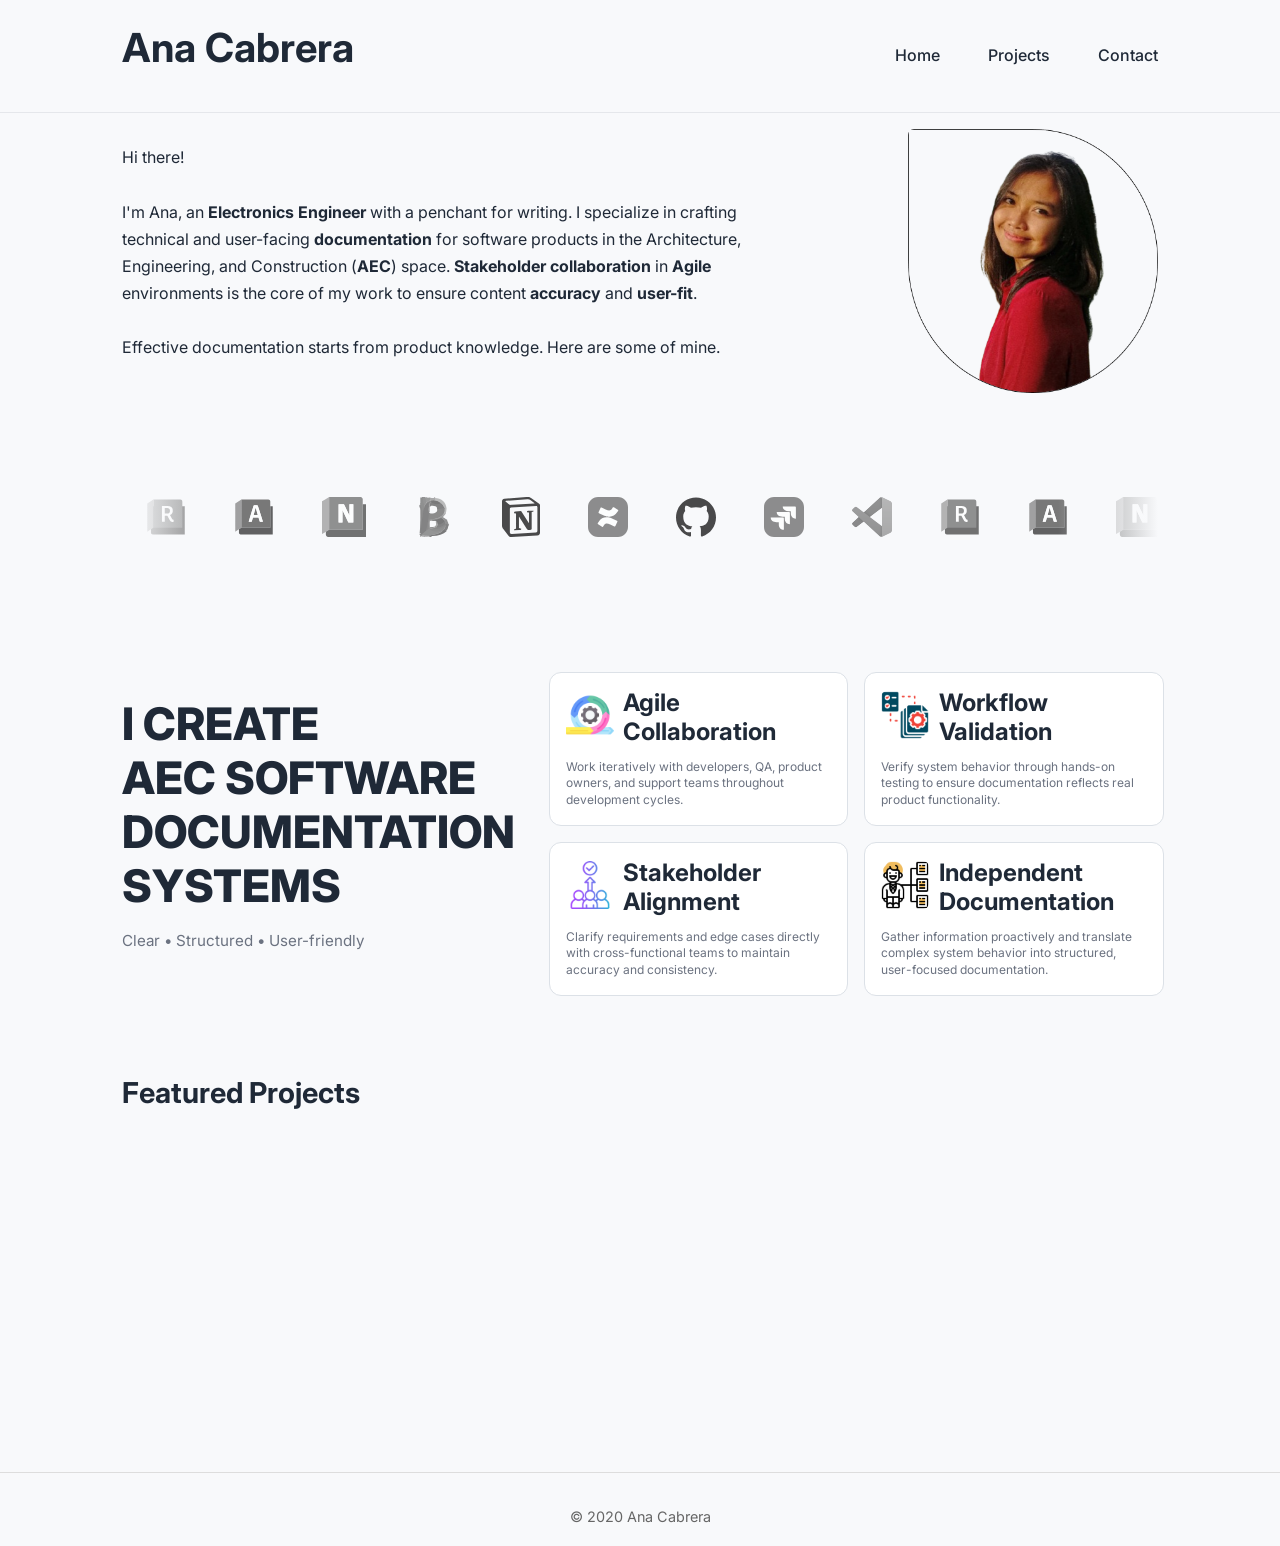
==== index.html @ fec3bb35 "home page design done" ====
<!DOCTYPE html>
<html lang="en">

<head>
  <meta charset="UTF-8">

  <meta
    name="viewport"
    content="width=device-width, initial-scale=1.0"
  >

<link rel="preconnect" href="https://fonts.googleapis.com">
<link rel="preconnect" href="https://fonts.gstatic.com" crossorigin>

<link
  href="https://fonts.googleapis.com/css2?family=Inter:wght@400;500;600;700&display=swap"
  rel="stylesheet"
>

  <title>
    Ana Cabrera | AEC Technical Writer
  </title>

  <link
    rel="stylesheet"
    href="assets/css/style.css"
  >
</head>

<body>
<header>

  <div class="container header-container">

    <h1>Ana Cabrera</h1>

    <nav>
      <a href="index.html">Home</a>
      <a href="projects/">Projects</a>
      <a href="contact.html">Contact</a>
    </nav>

  </div>

</header>

<main>
<section>
    <div class="container profile-container">
        <p>
            Hi there! <br><br>
            I'm Ana, an <b>Electronics Engineer</b> with a penchant for writing. I specialize in crafting technical and user-facing <b>documentation</b> for software products in the Architecture, Engineering, and Construction (<b>AEC</b>) space. <b>Stakeholder collaboration</b> in <b>Agile</b> environments is the core of my work to ensure content <b>accuracy</b> and <b>user-fit</b>.<br><br>
            Effective documentation starts from product knowledge. Here are some of mine.
        </p>

        <img src="assets\photos\ana.png" height="250px" width="250px">
    </div>

</section>

<section class="tools">
    <div class="container">

        <div class="logo-slider">

            <div class="logo-track">
                <div class="logo-set">
                    <div class="logo-item" data-name="Revit">
                        <img src="assets/logos/revit.svg" alt="Revit">
                        <span class="logo-label">Revit</span>
                    </div>

                    <div class="logo-item" data-name="Revit">
                        <img src="assets/logos/autocad.svg" alt="AutoCAD">
                        <span class="logo-label">AutoCAD</span>
                    </div>
                    
                    <div class="logo-item" data-name="Revit">
                        <img src="assets/logos/navisworks.svg" alt="Navisworks">
                        <span class="logo-label">Navisworks</span>
                    </div>

                    <div class="logo-item" data-name="Revit">
                        <img src="assets/logos/bim360.svg" alt="BIM 360">
                        <span class="logo-label">BIM 360</span>
                    </div>

                    <div class="logo-item" data-name="Revit">
                        <img src="assets/logos/notion.svg" alt="Notion">
                        <span class="logo-label">Notion</span>
                    </div>

                    <div class="logo-item" data-name="Revit">
                        <img src="assets/logos/confluence.svg" alt="Confluence">
                        <span class="logo-label">Confluence</span>
                    </div>

                    <div class="logo-item" data-name="Revit">
                        <img src="assets/logos/github.svg" alt="GitHub">
                        <span class="logo-label">GitHub</span>
                    </div>

                    <div class="logo-item" data-name="Revit">
                        <img src="assets/logos/jira.svg" alt="Jira">
                        <span class="logo-label">Jira</span>
                    </div>

                    <div class="logo-item" data-name="Revit">
                        <img src="assets/logos/vscode.svg" alt="VS Code">
                        <span class="logo-label">VS Code</span>
                    </div>

                </div>

                    <!-- duplicate for seamless looping -->

                <div class="logo-set">
                    <div class="logo-item" data-name="Revit">
                        <img src="assets/logos/revit.svg" alt="Revit">
                        <span class="logo-label">Revit</span>
                    </div>

                    <div class="logo-item" data-name="Revit">
                        <img src="assets/logos/autocad.svg" alt="AutoCAD">
                        <span class="logo-label">AutoCAD</span>
                    </div>
                    
                    <div class="logo-item" data-name="Revit">
                        <img src="assets/logos/navisworks.svg" alt="Navisworks">
                        <span class="logo-label">Navisworks</span>
                    </div>

                    <div class="logo-item" data-name="Revit">
                        <img src="assets/logos/bim360.svg" alt="BIM 360">
                        <span class="logo-label">BIM 360</span>
                    </div>

                    <div class="logo-item" data-name="Revit">
                        <img src="assets/logos/notion.svg" alt="Notion">
                        <span class="logo-label">Notion</span>
                    </div>

                    <div class="logo-item" data-name="Revit">
                        <img src="assets/logos/confluence.svg" alt="Confluence">
                        <span class="logo-label">Confluence</span>
                    </div>

                    <div class="logo-item" data-name="Revit">
                        <img src="assets/logos/github.svg" alt="GitHub">
                        <span class="logo-label">GitHub</span>
                    </div>

                    <div class="logo-item" data-name="Revit">
                        <img src="assets/logos/jira.svg" alt="Jira">
                        <span class="logo-label">Jira</span>
                    </div>

                    <div class="logo-item" data-name="Revit">
                        <img src="assets/logos/vscode.svg" alt="VS Code">
                        <span class="logo-label">VS Code</span>
                    </div>

                </div>

            </div>
        </div>
    </div>
</section>

<section class="skills">
  <div class="container skills-container">

    <!-- LEFT COLUMN -->
    <div class="skills-left">
      <div class="skills-left-content">
        <h2>I CREATE <br>AEC SOFTWARE DOCUMENTATION SYSTEMS</h2>
        <p>Clear • Structured • User-friendly</p>
      </div>
    </div>

    <!-- RIGHT COLUMN -->
    <div class="skills-right">

      <div class="skill-card">
        <div class="skill-card-header">
          <img src="assets/icons/agile.png" alt="Agile">
          <h3>Agile Collaboration</h3>
        </div>
        <p>Work iteratively with developers, QA, product owners, and support teams throughout development cycles.</p>
      </div>

      <div class="skill-card">
        <div class="skill-card-header">
          <img src="assets/icons/validation.png" alt="Validation">
          <h3>Workflow Validation</h3>
        </div>
        <p>Verify system behavior through hands-on testing to ensure documentation reflects real product functionality.</p>       
      </div>

      <div class="skill-card">
        <div class="skill-card-header">
          <img src="assets/icons/alignment.png" alt="Alignment">
          <h3>Stakeholder Alignment</h3>
        </div>
        <p>Clarify requirements and edge cases directly with cross-functional teams to maintain accuracy and consistency.</p>
      </div>

      <div class="skill-card">
        <div class="skill-card-header">
          <img src="assets/icons/proactive.png" alt="Proactive">
          <h3>Independent Documentation</h3>
        </div>
        <p>Gather information proactively and translate complex system behavior into structured, user-focused documentation.</p>
      </div>

    </div>

  </div>
</section>

<section>
  <div class="container">

    <h2>Featured Projects</h2>

    <div class="project-grid">

      <div class="project-card">
        <div class="project-card-inner">

          <div class="project-card-front">
            <div class="project-card-header">
              <img src="assets/icons/workflow.png" alt="Workflow icon">
              <span class="divider"></span>
              <h3>Workflow Documentation</h3>
            </div>
            <p>End-to-end AEC export workflow | Revit Integration</p>
          </div>

          <div class="project-card-back">
            <p>
              Guides users through a complete process of transferring generated design outputs into a construction modeling environment, ensuring accuracy and continuity between systems.
            </p>
            <a href="projects/hardware-network-setup/" class="project-btn">Open Project</a>
          </div>

        </div>
      </div>

      <div class="project-card">
        <div class="project-card-inner">

          <div class="project-card-front">
            <div class="project-card-header">
              <img src="assets/icons/feature.png" alt="Feature icon">
              <span class="divider"></span>
              <h3>Feature Documentation</h3>
            </div>
            <p>Interactive design behavior | Real-time AEC system logic</p>
          </div>

          <div class="project-card-back">
            <p>
              Explains how users interact with a core system feature, detailing how inputs, controls, and rules shape outcomes within a spatial design workflow.
            </p>
            <a href="projects/hardware-network-setup/" class="project-btn">Open Project</a>
          </div>

        </div>
      </div>

      <div class="project-card">
        <div class="project-card-inner">

          <div class="project-card-front">
            <div class="project-card-header">
              <img src="assets/icons/troubleshooting.png" alt="Troubleshooting icon">
              <span class="divider"></span>
              <h3>Troubleshooting & Diagnostics</h3>
            </div>
            <p>System error resolution workflows | Model validation & exports</p>
          </div>

          <div class="project-card-back">
            <p>
              A structured troubleshooting documentation with general and cause-specific guidelines across multiple articles for clearer and faster issue resolution.
            </p>
            <a href="projects/hardware-network-setup/" class="project-btn">Open Project</a>
          </div>

        </div>
      </div>

    </div>

  </div>
</section>

</main>
<footer>

  <p>
    © 2020 Ana Cabrera
  </p>

</footer>
</body>

</html>
---- assets/css/style.css ----
/* RESET */

* {
  margin: 0;
  padding: 0;
  box-sizing: border-box;
}

/* GLOBAL */

body {
  font-family: 'Inter', sans-serif;
  line-height: 1.7;
  color: #1f2937;
  background-color: #f8f9fb;
}

.container {
  max-width: 1100px;
  margin: auto;
  padding: 0 2rem;
}

/* TYPOGRAPHY */

h1,
h2,
h3 {
  line-height: 1.2;
  margin-bottom: 1rem;
}

h1 {
  font-size: 2.5rem;
  font-weight: 700;
}

h2 {
  font-size: 1.8rem;
  margin-top: 3rem;
}

h3 {
  font-size: 1.3rem;
}

p,
li {
  margin-bottom: 1rem;
}

/* HEADER */

header {
  width: 100%;
  padding: 1.5rem 0;
  border-bottom: 1px solid #e5e7eb;
  background: #f8f9fb;
}

/* CONTAINERS */

.header-container {
  display: flex;
  justify-content: space-between;
  align-items: center;
}

.profile-container {
  margin-top: 1rem;
  display: flex;
  justify-content: space-between;
  align-items: center;
}

.profile-container p {
  max-width: 650px;
}

/* LOGO */

.logo h1 {
  font-size: 1.8rem;
}

/* NAVIGATION */

nav {
  display: flex;
  gap: 1.5rem;
}

nav a {
  text-decoration: none;
  margin-left: 1.5rem;
  color: #1f2937;
  font-weight: 500;
}

nav a:hover {
  color: #0696D7;
  text-decoration: none;
}

/* SECTIONS */

section {
  margin-bottom: 5rem;
}

/* LOGO CAROUSEL */
/* TOOLS SECTION */

.tools {
  margin: 5rem 0;
}

/* SLIDER CONTAINER */

.logo-slider {
  overflow-x: hidden;
  overflow-y: visible;
  position: relative;
  margin-top: 2rem;
  padding: 1.5rem 0;
  white-space: nowrap;
}

.logo-track {
  display: flex;
  width: max-content;
  animation: scroll 22s linear infinite;
}

.logo-set {
  display: flex;
  align-items: center;
}

/* LOGOS */

.logo-set img {
  /*height: 500px;*/
  /*opacity: 0.7;*/
  /*filter: grayscale(100%);*/
  padding: 0 0.5rem;
  margin: 0 1rem;
}

.logo-set img:hover {
  opacity: 1;
}

/* ANIMATION */

@keyframes scroll {
  0% {
    transform: translateX(0);
  }

  100% {
    transform: translateX(-50%);
  }
}

/* ON HOVER */
.logo-track:hover {
  animation-play-state: paused;
}

.logo-item {
  display: flex;
  flex-direction: column;
  align-items: center;
  justify-content: center;

  /*margin: 0 3rem;*/
  position: relative;

  transition: transform 0.25s ease;
}

.logo-item img {
  height: 40px;
  opacity: 0.7;
  filter: grayscale(100%);
  transition: all 0.25s ease;
}

.logo-item:hover img {
  transform: scale(1.6);
  opacity: 1;
  filter: grayscale(0%);
}

.logo-label {
  margin-top: 0.5rem;
  font-size: 0.85rem;
  color: #1f2937;

  opacity: 0;
  transform: translateY(6px);
  transition: all 0.25s ease;

  white-space: nowrap;
}

.logo-item:hover .logo-label {
  opacity: 1;
  transform: translateY(0);
}

/* SCROLL GRADIENT */
.logo-slider::before,
.logo-slider::after {
  content: "";

  position: absolute;

  top: 0;

  width: 100px;
  height: 100%;

  z-index: 2;
}

.logo-slider::before {
  left: 0;

  background: linear-gradient(
    to right,
    #f8f9fb,
    transparent
  );
}

.logo-slider::after {
  right: 0;

  background: linear-gradient(
    to left,
    #f8f9fb,
    transparent
  );
}

/* SKILLS SECTION*/
.skills {
  margin: 5rem 0;
}

.skills-container {
  display: grid;
  grid-template-columns: 35% 65%;
  gap: 4rem;

  align-items: stretch;
}

.skills-left {
  display: flex;
  align-items: center; /* vertically centers text inside full height */
}

.skills-left-content {
  display: flex;
  flex-direction: column;
  justify-content: center; /* vertically centers text block */
  height: 100%;
}

.skills-left h2 {
  font-size: 2.8rem;
  font-weight: 800;
  text-transform: uppercase;
  line-height: 1.2;
  margin: 0;
}

.skills-left p {
  margin-top: 1rem;
  font-size: 0.95rem;
  color: #6b7280;
  line-height: 1.6;
  max-width: 90%;
}

.skills-right {
  display: grid;
  grid-template-columns: repeat(2, 1fr);
  gap: 1rem;
  max-width: 615px;

  align-content: stretch; /* IMPORTANT */
}

.skill-card {
  width: 100%;

  border: 1px solid #dce1e7;
  border-radius: 12px;
  padding: 1rem;

  background: white;

  display: flex;
  flex-direction: column;
  gap: 0.75rem;

  min-height: 150px; /* key for uniformity */
}

.skill-card-header {
  display: flex;
  align-items: flex-start;
  gap: 0.6rem;
}

.skill-card h3 {
  font-size: 1.5rem;
  font-weight: 700;
  margin: 0;
  line-height: 1.2;

  overflow-wrap: anywhere;
}

.skill-card p {
  margin: 0;
  font-size: 0.75rem;
  color: #6b7280;
  line-height: 1.4;
}

.skill-card img {
  height: 3em;   /* matches H3 font size */
  width: auto;
  flex-shrink: 0;
  margin-top: 0.15em;
}

/* PROJECT CARDS */

.project-grid {
  display: grid;
  grid-template-columns: repeat(3, 1fr);
  gap: 1rem;
  margin-top: 2rem;
}

.project-card {
  text-decoration: none;
  color: inherit;

  height: 250px;
  perspective: 1000px;
}

.project-card-inner {
  position: relative;

  width: 100%;
  height: 100%;

  transition: transform 0.7s;
  transform-style: preserve-3d;
}

.project-card:hover .project-card-inner {
  transform: rotateY(180deg);
}

.project-card-front,
.project-card-back {
  position: absolute;
  width: 100%;
  height: 100%;
  border: 1px solid #dce1e7;
  border-radius: 12px;
  padding: 2rem;
  backface-visibility: hidden;
  background: white;
}

.project-card-front {
  display: flex;
  flex-direction: column;
  justify-content: center;

  align-items: center;

  gap: 0.8rem;

  text-align: center;
  padding: 2rem;
}

.project-card-back {
  display: flex;
  align-items: center;
  justify-content: center;
  text-align: center;

  transform: rotateY(180deg);
  font-size: 0.95rem;
  line-height: 1.6;

  flex-direction: column;
  gap: 1rem;
}

.project-card-header {
  display: flex;
  align-items: center;
  justify-content: center;
  gap: 0.75rem;
  max-width: 90%;
}

.project-card-header img {
  width: 28px;
  height: 28px;
  flex-shrink: 0;
  display: block;
}

.project-card-header h3 {
  margin: 0;
  line-height: 1.2;
  text-align: left;
  max-width: 100%;
  min-width: 0;
  overflow-wrap: anywhere;
  white-space: normal;
}

.divider {
  width: 1px;
  height: 24px;
  background: #d1d5db;
}

.project-card-front h3 {
  margin: 0;
  line-height: 1;
}

.project-card-front p {
  margin: 0;
  display: block;
  width: 100%;
  font-size: 0.9rem;
  color: #6b7280;
  max-width: 90%;
}

/* BUTTON */
.project-btn {
  display: inline-block;

  padding: 0.4rem 0.9rem;
  border-radius: 999px; /* oblong pill */

  background: #0b5cab; /* AEC-style blue */
  color: white;

  text-decoration: none;
  font-weight: 500;
  font-size: 0.8rem;
  letter-spacing: 0.2px;

  transition: all 0.25s ease;

  margin-top: 0.5rem;
}

/* HOVER STATE */
.project-btn:hover {
  background: #094c8f;
  transform: translateY(-1px);
  box-shadow: 0 4px 10px rgba(6, 150, 215, 0.18);
}

/* ACTIVE/CLICK FEEDBACK */
.project-btn:active {
  transform: translateY(0px);
  box-shadow: none;
}

.project-card:hover {
  transform: translateY(-4px);
}

/* MOBILE */

@media (max-width: 768px) {
  .project-grid {
    grid-template-columns: 1fr;
  }
}

/* IMAGES */

img {
  max-width: 100%;
  height: auto;
  border-radius: 6px;
}

/* FOOTER */

footer {
  margin-top: 4rem;
  padding-top: 2rem;

  border-top: 1px solid #ddd;

  font-size: 0.9rem;
  color: #666;

  text-align: center;
}
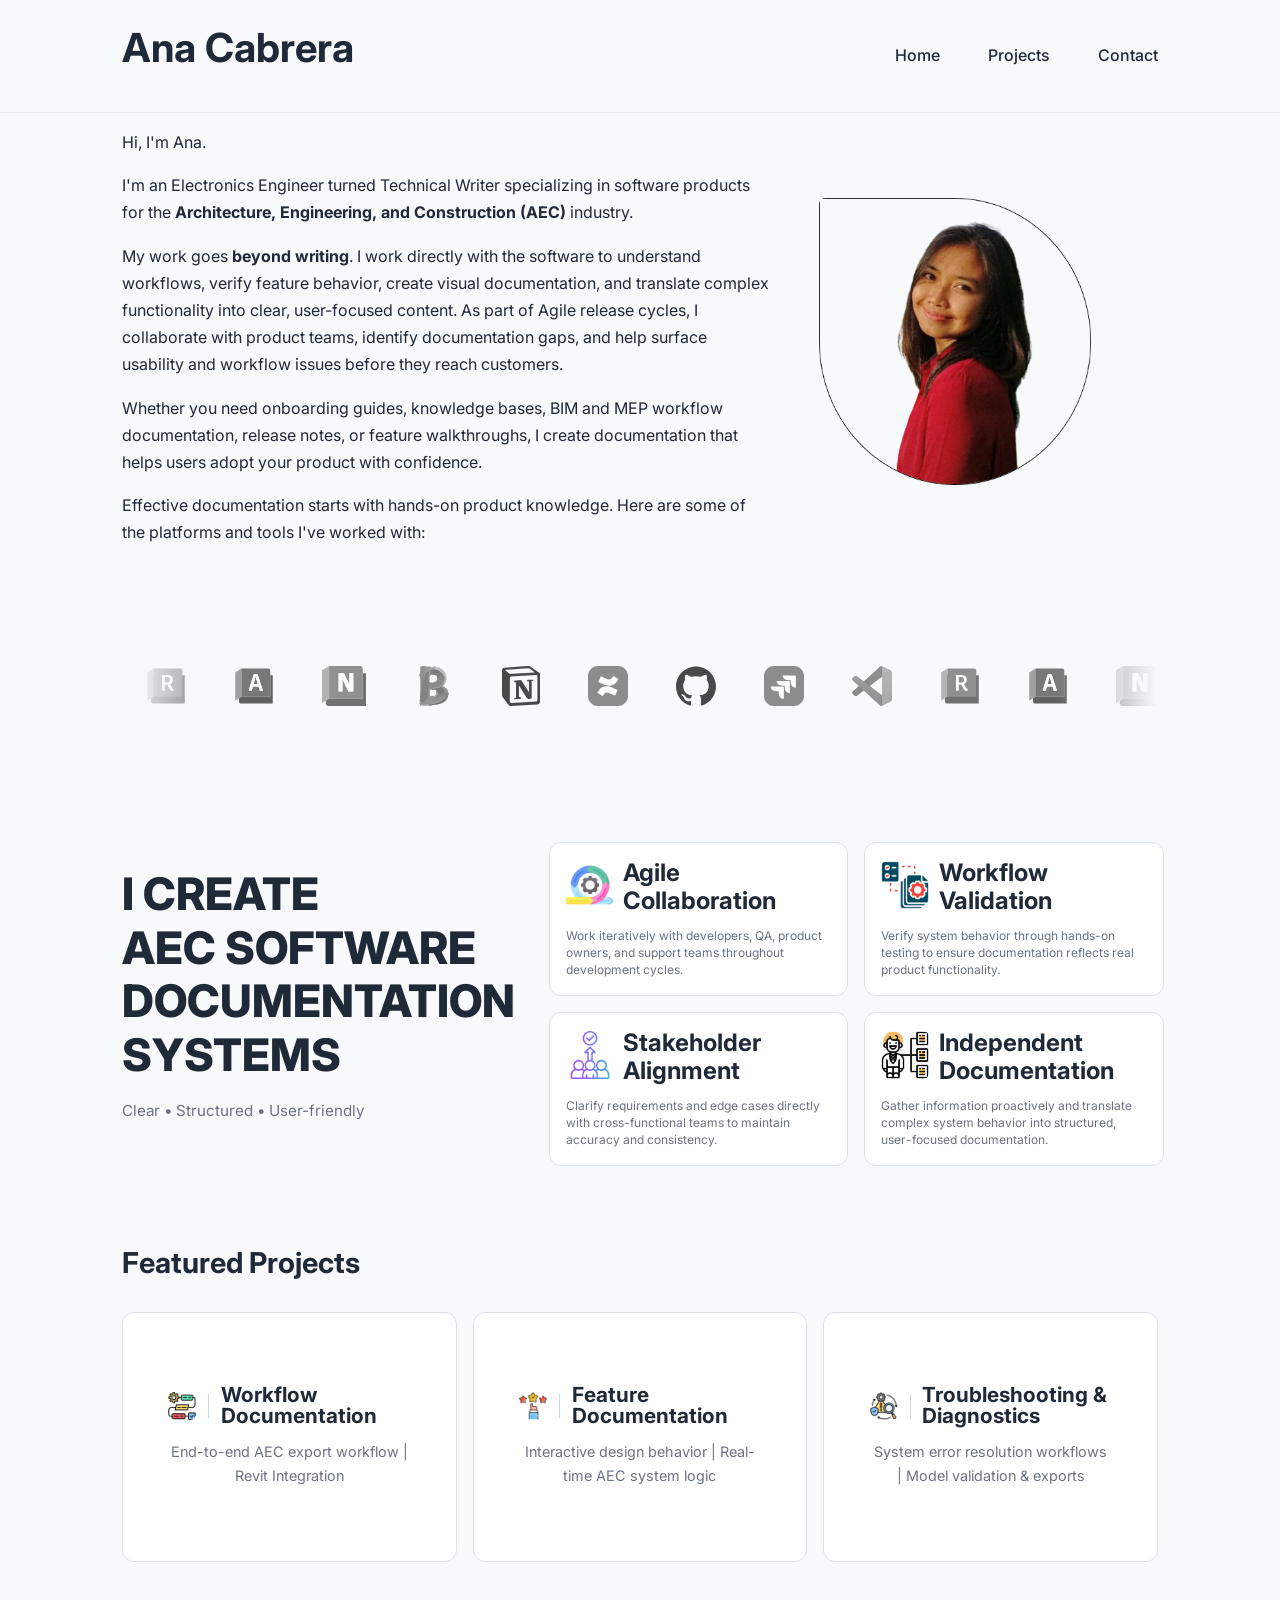
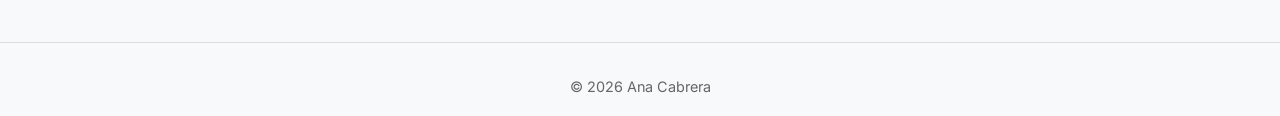
==== commit 8a14ad4f: "mobile responsiveness update test" ====
--- a/index.html
+++ b/index.html
@@ -47,13 +47,14 @@
 <main>
 <section>
     <div class="container profile-container">
-        <p>
-            Hi there! <br><br>
-            I'm Ana, an <b>Electronics Engineer</b> with a penchant for writing. I specialize in crafting technical and user-facing <b>documentation</b> for software products in the Architecture, Engineering, and Construction (<b>AEC</b>) space. <b>Stakeholder collaboration</b> in <b>Agile</b> environments is the core of my work to ensure content <b>accuracy</b> and <b>user-fit</b>.<br><br>
-            Effective documentation starts from product knowledge. Here are some of mine.
-        </p>
-
-        <img src="assets\photos\ana.png" height="250px" width="250px">
+        <div class="profile-container-left">
+          <p>Hi, I'm Ana.</p>
+          <p>I'm an Electronics Engineer turned Technical Writer specializing in software products for the <b>Architecture, Engineering, and Construction (AEC)</b> industry.</p>
+          <p>My work goes <b>beyond writing</b>. I work directly with the software to understand workflows, verify feature behavior, create visual documentation, and translate complex functionality into clear, user-focused content. As part of Agile release cycles, I collaborate with product teams, identify documentation gaps, and help surface usability and workflow issues before they reach customers.</p>
+          <p>Whether you need onboarding guides, knowledge bases, BIM and MEP workflow documentation, release notes, or feature walkthroughs, I create documentation that helps users adopt your product with confidence.</p>
+          <p>Effective documentation starts with hands-on product knowledge. Here are some of the platforms and tools I've worked with:</p>
+        </div>
+        <div class="profile-container-right"><img src="assets/photos/ana.png" height="250px" width="250px"></div>
     </div>
 
 </section>
@@ -300,7 +301,7 @@
 <footer>
 
   <p>
-    © 2020 Ana Cabrera
+    © 2026 Ana Cabrera
   </p>
 
 </footer>
--- a/assets/css/style.css
+++ b/assets/css/style.css
@@ -68,13 +68,29 @@
 
 .profile-container {
   margin-top: 1rem;
-  display: flex;
-  justify-content: space-between;
-  align-items: center;
-}
-
-.profile-container p {
+
+  align-items: center;
+  display: grid;
+  grid-template-columns: 65% 35%;
+  gap: 1.5rem;
+}
+
+.profile-container-left{
+  display:block;
+  align-items: center;
+}
+
+.profile-container-left p {
   max-width: 650px;
+}
+
+.profile-container-right {
+  margin: 0;
+}
+
+.profile-container-right img {
+  width: auto;
+  max-width: 17rem;
 }
 
 /* LOGO */
@@ -521,3 +537,114 @@
 
   text-align: center;
 }
+
+/* ==========================================================================
+   MOBILE & RESPONSIVE DESIGN ARCHITECTURE
+   ========================================================================== */
+
+@media (max-width: 992px) {
+  /* Prevent Profile layout from clipping on intermediate viewports */
+  .profile-container {
+    grid-template-columns: 1fr;
+    text-align: center;
+    gap: 2rem;
+  }
+  
+  .profile-container-left p {
+    max-width: 100%;
+    margin-left: auto;
+    margin-right: auto;
+  }
+
+  .profile-container-right img {
+    max-width: 15rem;
+    margin: 0 auto;
+  }
+
+  /* Structural adjustment for Skills Layout */
+  .skills-container {
+    grid-template-columns: 1fr;
+    gap: 2.5rem;
+  }
+  
+  .skills-left {
+    text-align: center;
+  }
+  
+  .skills-left p {
+    max-width: 100%;
+  }
+}
+
+@media (max-width: 768px) {
+  /* Header Structural Adjustments */
+  .header-container {
+    flex-direction: column;
+    gap: 1rem;
+    text-align: center;
+  }
+
+  nav {
+    gap: 0.5rem;
+  }
+
+  nav a {
+    margin-left: 0.75rem;
+    margin-right: 0.75rem;
+  }
+
+  /* Clean layout adjustments for layout blocks */
+  .skills-right {
+    grid-template-columns: 1fr;
+  }
+
+  /* DISABLE THE 3D FLIP ARCHITECTURE ON TOUCH DEVICES FOR BETTER UX */
+  .project-grid {
+    grid-template-columns: 1fr;
+    gap: 2rem;
+  }
+
+  .project-card {
+    height: auto;
+    perspective: none;
+  }
+
+  .project-card-inner {
+    transition: none;
+    transform-style: flat;
+  }
+
+  /* Force layout engine to stop stacking elements natively */
+  .project-card:hover .project-card-inner {
+    transform: none;
+  }
+
+  /* Transform front and back states into unified layout elements */
+  .project-card-front,
+  .project-card-back {
+    position: relative;
+    width: 100%;
+    height: auto;
+    transform: none;
+    backface-visibility: visible;
+    border-radius: 12px;
+  }
+
+  .project-card-front {
+    border-bottom: none;
+    border-bottom-left-radius: 0;
+    border-bottom-right-radius: 0;
+    padding: 2.5rem 1.5rem 1rem 1.5rem;
+  }
+
+  .project-card-back {
+    border-top: none;
+    border-top-left-radius: 0;
+    border-top-right-radius: 0;
+    padding: 0 1.5rem 2.5rem 1.5rem;
+  }
+  
+  .project-card:hover {
+    transform: translateY(-2px);
+  }
+}
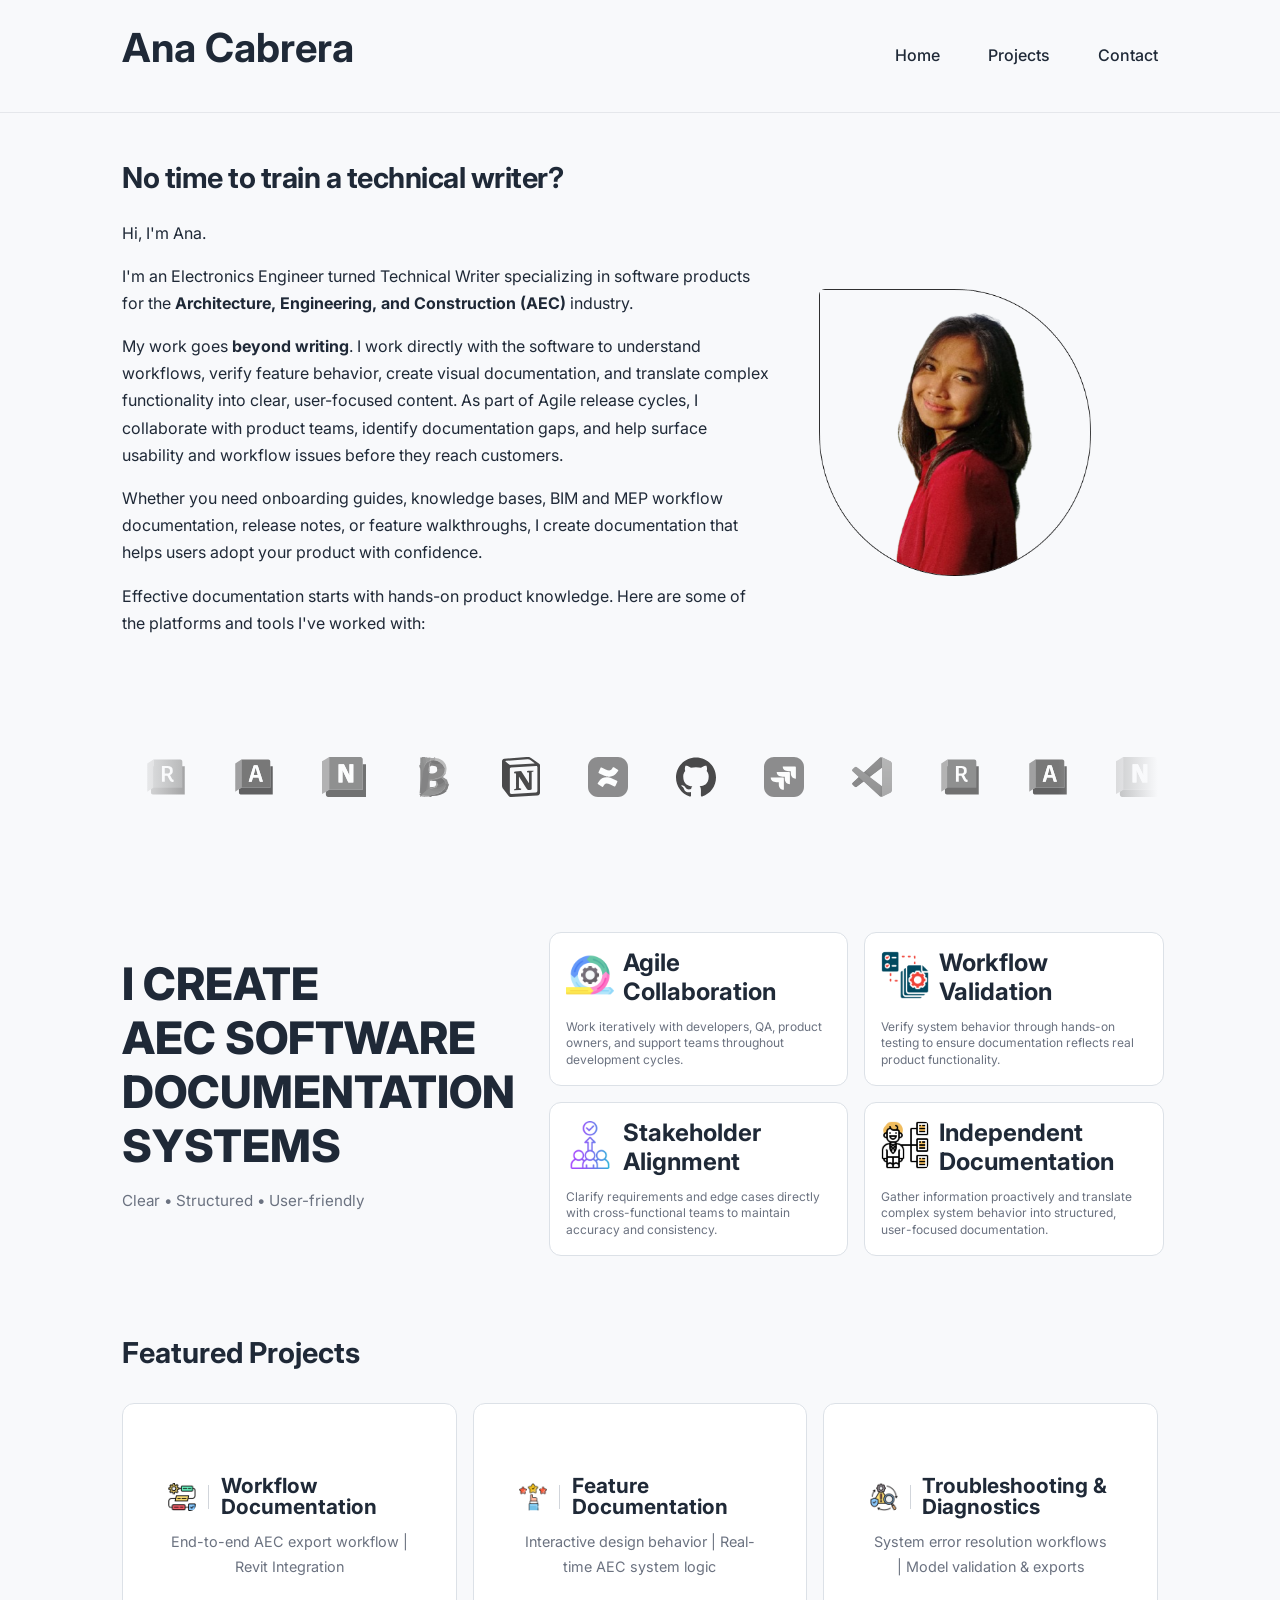
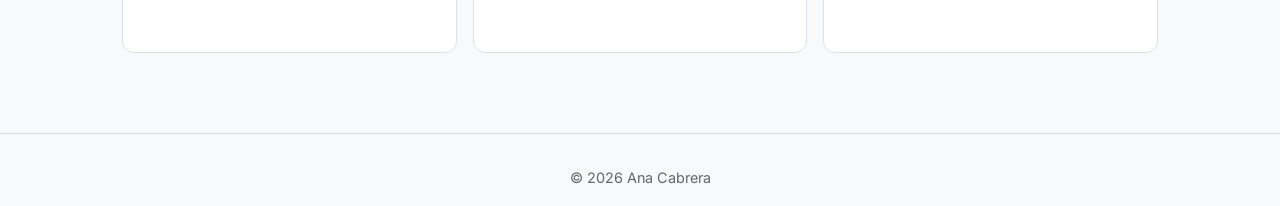
==== commit 8f15979b: "project viewer structure done" ====
--- a/index.html
+++ b/index.html
@@ -18,7 +18,7 @@
 >
 
   <title>
-    Ana Cabrera | AEC Technical Writer
+    Ana Cabrera | Documentation for AEC Software Products
   </title>
 
   <link
@@ -36,7 +36,7 @@
 
     <nav>
       <a href="index.html">Home</a>
-      <a href="projects/">Projects</a>
+      <a href="projects/index.html">Projects</a>
       <a href="contact.html">Contact</a>
     </nav>
 
@@ -46,6 +46,9 @@
 
 <main>
 <section>
+    <div class="container hero-hook">
+      <h2>No time to train a technical writer?</h2>
+    </div>
     <div class="container profile-container">
         <div class="profile-container-left">
           <p>Hi, I'm Ana.</p>
@@ -54,7 +57,7 @@
           <p>Whether you need onboarding guides, knowledge bases, BIM and MEP workflow documentation, release notes, or feature walkthroughs, I create documentation that helps users adopt your product with confidence.</p>
           <p>Effective documentation starts with hands-on product knowledge. Here are some of the platforms and tools I've worked with:</p>
         </div>
-        <div class="profile-container-right"><img src="assets/photos/ana.png" height="250px" width="250px"></div>
+        <div class="profile-container-right"><img src="assets/photos/ana.png"></div>
     </div>
 
 </section>
--- a/assets/css/style.css
+++ b/assets/css/style.css
@@ -56,6 +56,21 @@
   padding: 1.5rem 0;
   border-bottom: 1px solid #e5e7eb;
   background: #f8f9fb;
+}
+
+.hero-hook {
+  font-size: 3rem;
+  font-weight: 800;
+  margin-bottom: 1.5rem;
+  letter-spacing: -0.5px;
+}
+
+/* Responsive adjustment for mobile screens */
+@media (max-width: 768px) {
+  .hero-hook {
+    font-size: 2rem; /* Scales down smoothly so it doesn't clip on phones */
+    margin-bottom: 1rem;
+  }
 }
 
 /* CONTAINERS */
@@ -648,3 +663,229 @@
     transform: translateY(-2px);
   }
 }
+
+/* ==========================================================================
+   LINE 667: DOCS PORTAL HOVER LANDING PAGE SYSTEM
+   ========================================================================== */
+
+.portal-landing {
+  margin-top: 4rem;
+  margin-bottom: 6rem;
+}
+
+.portal-title {
+  font-size: 2.2rem;
+  font-weight: 800;
+  color: #1f2937;
+  text-align: center;
+  margin-bottom: 1.5rem;
+}
+
+/* SEARCH BAR PLATFORM */
+.search-container {
+  max-width: 650px;
+  margin: 0 auto 3.5rem auto;
+  padding: 0 1rem;
+}
+
+#docs-search {
+  width: 100%;
+  padding: 1rem 1.25rem;
+  font-family: 'Inter', sans-serif;
+  font-size: 1rem;
+  border: 1px solid #dce1e7;
+  border-radius: 8px;
+  background-color: white;
+  color: #1f2937;
+  box-shadow: 0 2px 4px rgba(0, 0, 0, 0.02);
+  transition: all 0.2s ease;
+}
+
+#docs-search:focus {
+  outline: none;
+  border-color: #0b5cab;
+  box-shadow: 0 0 0 3px rgba(11, 92, 171, 0.15);
+}
+
+/* THE 6-CARD GRID ARCHITECTURE */
+.portal-grid {
+  display: grid;
+  grid-template-columns: repeat(3, 1fr);
+  gap: 1.5rem;
+}
+
+.portal-card {
+  background: white;
+  border: 1px solid #dce1e7;
+  border-radius: 12px;
+  padding: 1.5rem;
+  display: flex;
+  flex-direction: column;
+  box-shadow: 0 4px 6px rgba(0, 0, 0, 0.01);
+  flex: 1 1 calc(33.333% - 1.5rem);
+  min-height: 200px;
+}
+
+.portal-card-header {
+  display: flex;
+  align-items: center;
+  gap: 0.75rem;
+  padding-bottom: 1rem;
+  border-bottom: 1px solid #f3f4f6;
+  margin-bottom: 1rem;
+}
+
+.card-icon {
+  width: 24px;
+  height: 24px;
+  flex-shrink: 0;
+}
+
+.portal-card-header h3 {
+  font-size: 1.15rem;
+  font-weight: 700;
+  color: #1f2937;
+  margin: 0;
+}
+
+/* INTERIOR CARD CONTENT LINKS */
+.sample-links {
+  list-style: none;
+  padding: 0;
+  margin: 0;
+  display: flex;
+  flex-direction: column;
+  gap: 0.85rem;
+}
+
+.sample-links li {
+  margin: 0;
+  padding: 0;
+  line-height: 1.4;
+}
+
+.sample-links a {
+  text-decoration: none;
+  font-size: 0.95rem;
+  font-weight: 500;
+  color: #4b5563;
+  transition: color 0.15s ease;
+}
+
+.sample-links a:hover {
+  color: #0b5cab;
+  text-decoration: underline;
+}
+
+/* ==========================================================================
+   INNER ARTICLE VIEW LAYOUT (WITH ACTIVE LEFT SIDEBAR)
+   ========================================================================== */
+
+.kb-inner-layout {
+  display: grid;
+  grid-template-columns: 280px 1fr;
+  gap: 4rem;
+  margin-top: 4rem;
+  margin-bottom: 6rem;
+  align-items: start;
+}
+
+.kb-article-sidebar {
+  position: sticky;
+  top: 3rem;
+  background: #f8f9fb;
+  padding-right: 1.5rem;
+}
+
+.back-to-portal {
+  display: inline-block;
+  text-decoration: none;
+  font-size: 0.9rem;
+  font-weight: 600;
+  color: #0b5cab;
+  margin-bottom: 2rem;
+}
+
+.kb-article-sidebar h3 {
+  font-size: 0.85rem;
+  text-transform: uppercase;
+  letter-spacing: 0.5px;
+  color: #6b7280;
+  margin-bottom: 1rem;
+}
+
+.kb-inner-nav {
+  display: flex;
+  flex-direction: column;
+  gap: 0.25rem;
+}
+
+.nav-group-title {
+  font-size: 0.8rem;
+  font-weight: 700;
+  color: #9ca3af;
+  text-transform: uppercase;
+  margin-top: 1rem;
+  margin-bottom: 0.25rem;
+}
+
+.kb-inner-nav a {
+  text-decoration: none;
+  color: #4b5563;
+  font-size: 0.95rem;
+  font-weight: 500;
+  padding: 0.4rem 0.5rem;
+  border-radius: 4px;
+  transition: all 0.15s ease;
+}
+
+.kb-inner-nav a:hover,
+.kb-inner-nav a.active {
+  color: #0b5cab;
+  background: #eef2f6;
+  font-weight: 600;
+}
+
+/* INNER ARTICLE CONTENT BODY */
+.doc-body h1 {
+  font-size: 2.2rem;
+  font-weight: 800;
+  color: #1f2937;
+  margin-bottom: 0.5rem;
+}
+
+.doc-meta {
+  font-size: 0.85rem;
+  color: #6b7280;
+  margin-bottom: 1.5rem;
+}
+
+.doc-body hr {
+  border: 0;
+  border-top: 1px solid #e5e7eb;
+  margin-bottom: 2rem;
+}
+
+/* RESPONSIVE DESIGN CONTROLS */
+@media (max-width: 992px) {
+  .portal-grid {
+    grid-template-columns: repeat(2, 1fr);
+  }
+  .kb-inner-layout {
+    grid-template-columns: 1fr;
+    gap: 2.5rem;
+  }
+  .kb-article-sidebar {
+    position: relative;
+    top: 0;
+    padding-right: 0;
+    border-bottom: 1px solid #e5e7eb;
+    padding-bottom: 2rem;
+  }
+}
+
+@media (max-width: 640px) {
+  .portal-grid {
+    grid-template-columns: 1fr;
+  }
+}
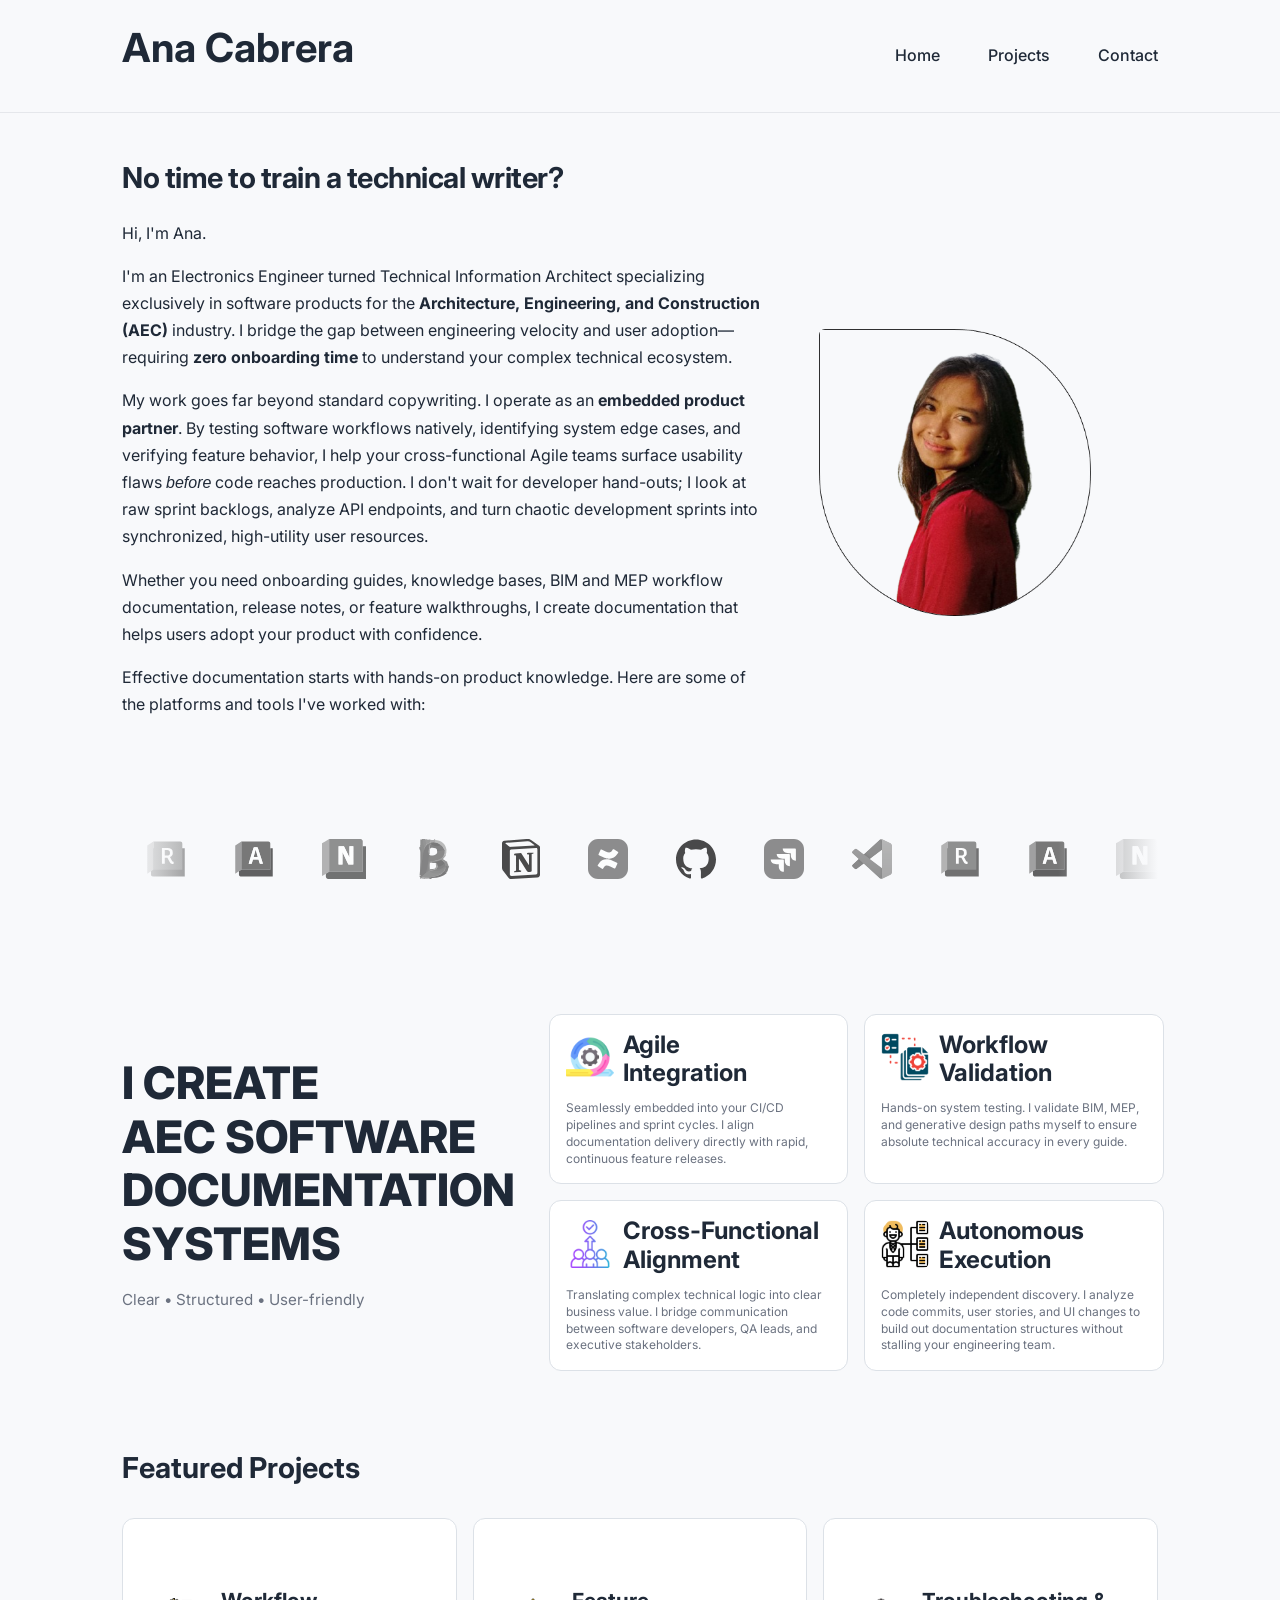
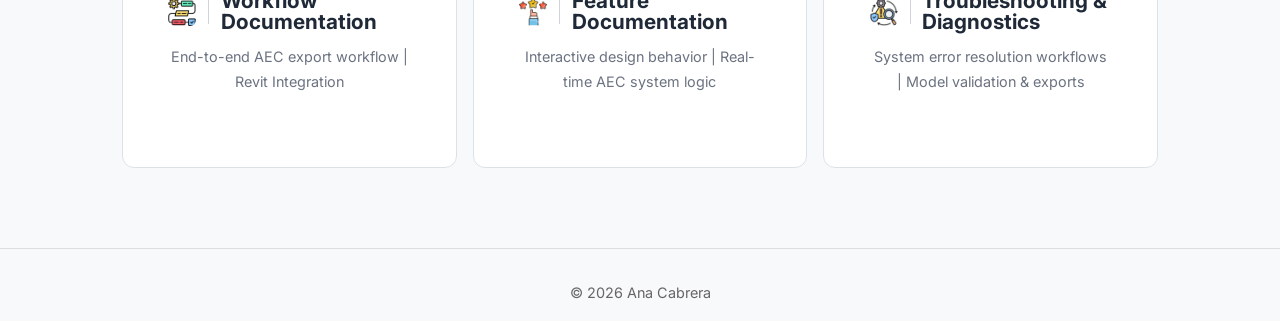
==== commit 7722fc1f: "completed Lifecycles, Releases & Governance samples" ====
--- a/index.html
+++ b/index.html
@@ -52,8 +52,8 @@
     <div class="container profile-container">
         <div class="profile-container-left">
           <p>Hi, I'm Ana.</p>
-          <p>I'm an Electronics Engineer turned Technical Writer specializing in software products for the <b>Architecture, Engineering, and Construction (AEC)</b> industry.</p>
-          <p>My work goes <b>beyond writing</b>. I work directly with the software to understand workflows, verify feature behavior, create visual documentation, and translate complex functionality into clear, user-focused content. As part of Agile release cycles, I collaborate with product teams, identify documentation gaps, and help surface usability and workflow issues before they reach customers.</p>
+          <p>I'm an Electronics Engineer turned Technical Information Architect specializing exclusively in software products for the <b>Architecture, Engineering, and Construction (AEC)</b> industry. I bridge the gap between engineering velocity and user adoption—requiring <b>zero onboarding time</b> to understand your complex technical ecosystem.</p>
+          <p>My work goes far beyond standard copywriting. I operate as an <b>embedded product partner</b>. By testing software workflows natively, identifying system edge cases, and verifying feature behavior, I help your cross-functional Agile teams surface usability flaws <i>before</i> code reaches production. I don't wait for developer hand-outs; I look at raw sprint backlogs, analyze API endpoints, and turn chaotic development sprints into synchronized, high-utility user resources.</p>
           <p>Whether you need onboarding guides, knowledge bases, BIM and MEP workflow documentation, release notes, or feature walkthroughs, I create documentation that helps users adopt your product with confidence.</p>
           <p>Effective documentation starts with hands-on product knowledge. Here are some of the platforms and tools I've worked with:</p>
         </div>
@@ -188,9 +188,9 @@
       <div class="skill-card">
         <div class="skill-card-header">
           <img src="assets/icons/agile.png" alt="Agile">
-          <h3>Agile Collaboration</h3>
-        </div>
-        <p>Work iteratively with developers, QA, product owners, and support teams throughout development cycles.</p>
+          <h3>Agile <br>Integration</h3>
+        </div>
+        <p>Seamlessly embedded into your CI/CD pipelines and sprint cycles. I align documentation delivery directly with rapid, continuous feature releases.</p>
       </div>
 
       <div class="skill-card">
@@ -198,23 +198,23 @@
           <img src="assets/icons/validation.png" alt="Validation">
           <h3>Workflow Validation</h3>
         </div>
-        <p>Verify system behavior through hands-on testing to ensure documentation reflects real product functionality.</p>       
+        <p>Hands-on system testing. I validate BIM, MEP, and generative design paths myself to ensure absolute technical accuracy in every guide.</p>       
       </div>
 
       <div class="skill-card">
         <div class="skill-card-header">
           <img src="assets/icons/alignment.png" alt="Alignment">
-          <h3>Stakeholder Alignment</h3>
-        </div>
-        <p>Clarify requirements and edge cases directly with cross-functional teams to maintain accuracy and consistency.</p>
+          <h3>Cross-Functional Alignment</h3>
+        </div>
+        <p>Translating complex technical logic into clear business value. I bridge communication between software developers, QA leads, and executive stakeholders.</p>
       </div>
 
       <div class="skill-card">
         <div class="skill-card-header">
           <img src="assets/icons/proactive.png" alt="Proactive">
-          <h3>Independent Documentation</h3>
-        </div>
-        <p>Gather information proactively and translate complex system behavior into structured, user-focused documentation.</p>
+          <h3>Autonomous Execution</h3>
+        </div>
+        <p>Completely independent discovery. I analyze code commits, user stories, and UI changes to build out documentation structures without stalling your engineering team.</p>
       </div>
 
     </div>
--- a/assets/css/style.css
+++ b/assets/css/style.css
@@ -47,6 +47,23 @@
 p,
 li {
   margin-bottom: 1rem;
+}
+
+/* LISTS **/
+ol,
+ul,
+ol li,
+ul li {
+  margin-left: 12pt;
+  margin-bottom: 0pt;
+}
+
+/* SECTION DIVIDER */
+.section-divider {
+  margin-top: 2rem;
+  margin-bottom: 2rem;
+  border: 0;
+  border-top: 1px solid #e2e8f0;
 }
 
 /* HEADER */
@@ -710,8 +727,9 @@
 /* THE 6-CARD GRID ARCHITECTURE */
 .portal-grid {
   display: grid;
-  grid-template-columns: repeat(3, 1fr);
+  grid-template-columns: repeat(auto-fit, minmax(300px, 1fr));
   gap: 1.5rem;
+  margin-top: 2rem;
 }
 
 .portal-card {
@@ -746,6 +764,60 @@
   font-weight: 700;
   color: #1f2937;
   margin: 0;
+}
+
+/* 1. Ensure the parent card doesn't clip children */
+.portal-card {
+  position: relative; /* Context foundation */
+  overflow: visible !important; /* Forces grid tracks to allow spill-out */
+  z-index: 1;
+  transition: transform 0.2s ease, z-index 0s;
+}
+
+.no-wrap-context {
+  white-space: nowrap;
+}
+
+.global-tooltip-trigger {
+  cursor: help;
+  color: #94a3b8;
+  font-size: 0.9rem;
+  margin-left: 0.35rem;
+  display: inline-block;
+  transition: color 0.2s ease;
+}
+
+.global-tooltip-trigger:hover {
+  color: #2563eb;
+}
+
+/* This box lives directly on the document body, immune to card overflow constraints */
+.global-floating-tooltip {
+  position: absolute;
+  background-color: #1e293b;
+  color: #ffffff;
+  padding: 0.75rem 1rem;
+  border-radius: 6px;
+  width: 250px;
+  font-size: 0.8rem;
+  font-weight: 400;
+  line-height: 1.4;
+  box-shadow: 0 10px 15px -3px rgb(0 0 0 / 0.3);
+  z-index: 99999; /* Forces it over every layout layer on the page */
+  opacity: 0;
+  visibility: hidden;
+  transform: translateX(-50%); /* Keeps arrow pinpoint centered */
+  transition: opacity 0.15s ease;
+  pointer-events: none;
+}
+
+.global-floating-tooltip.visible {
+  opacity: 1;
+  visibility: visible;
+}
+/* Prevents the last word of the title and the info icon from separating */
+.no-wrap-context {
+  white-space: nowrap;
 }
 
 /* INTERIOR CARD CONTENT LINKS */
@@ -794,16 +866,16 @@
   position: sticky;
   top: 3rem;
   background: #f8f9fb;
-  padding-right: 1.5rem;
+  padding-right: 1rem; /* Reduced right padding to maximize horizontal line space */
 }
 
 .back-to-portal {
   display: inline-block;
   text-decoration: none;
-  font-size: 0.9rem;
+  font-size: 0.8rem; /* Scaled down from 0.9rem */
   font-weight: 600;
   color: #0b5cab;
-  margin-bottom: 2rem;
+  margin-bottom: 0.75rem; /* Cut down significantly from 2rem to flush list upward */
 }
 
 .kb-article-sidebar h3 {
@@ -811,32 +883,38 @@
   text-transform: uppercase;
   letter-spacing: 0.5px;
   color: #6b7280;
-  margin-bottom: 1rem;
+  margin-bottom: 0.5rem; /* Reduced from 1rem to keep it tight against the first link group */
 }
 
 .kb-inner-nav {
   display: flex;
   flex-direction: column;
-  gap: 0.25rem;
+  gap: 1px; /* Changed from 0.25rem (4px) to 1px for high-density nesting */
 }
 
 .nav-group-title {
-  font-size: 0.8rem;
+  font-size: 0.72rem; /* Scaled down slightly from 0.8rem for scannability */
   font-weight: 700;
   color: #9ca3af;
   text-transform: uppercase;
-  margin-top: 1rem;
-  margin-bottom: 0.25rem;
+  margin-top: 0.5rem; /* Halved from 1rem to remove large empty pockets between blocks */
+  margin-bottom: 0.1rem; /* Tightened from 0.25rem to push titles right against their links */
+}
+
+/* Removes top margin from the very first category header so it aligns with the baseline */
+.nav-group-title:first-of-type {
+  margin-top: 0;
 }
 
 .kb-inner-nav a {
   text-decoration: none;
   color: #4b5563;
-  font-size: 0.95rem;
+  font-size: 0.82rem; /* Scaled down from 0.95rem so long titles wrap less and stay on one line */
   font-weight: 500;
-  padding: 0.4rem 0.5rem;
+  padding: 0.2rem 0.35rem; /* Shaved vertical padding from 0.4rem to 0.2rem to group links closely */
   border-radius: 4px;
   transition: all 0.15s ease;
+  line-height: 1.3; /* Tightened link line-height to ensure any multi-line wrapping stays compact */
 }
 
 .kb-inner-nav a:hover,
@@ -888,4 +966,321 @@
   .portal-grid {
     grid-template-columns: 1fr;
   }
+}
+/* ==========================================================================
+   Project Introduction: Lowkey Minimalist Accordion
+   ========================================================================== */
+
+.project-intro-accordion {
+  background-color: transparent; 
+  border: none;                  
+  margin-top: 2rem;
+  margin-bottom: 1.5rem;
+  box-shadow: none;              
+}
+
+.project-intro-accordion summary {
+  display: flex;
+  justify-content: space-between;
+  align-items: center;
+  padding: 0.5rem 0;             
+  cursor: pointer;
+  list-style: none;
+  border-bottom: 1px solid #e2e8f0; 
+}
+
+.accordion-toggle-icon {
+  width: 6px;
+  height: 6px;
+  border-right: 2px solid #94a3b8;  
+  border-bottom: 2px solid #94a3b8; 
+  transform: rotate(45deg); 
+  transition: transform 0.2s ease-in-out;
+  margin-right: 0.5rem;
+  flex-shrink: 0;
+}
+
+.project-intro-accordion[open] .accordion-toggle-icon {
+  transform: rotate(225deg); 
+}
+
+.project-intro-accordion .accordion-content {
+  padding: 1rem 0; 
+}
+
+.project-intro-accordion summary h2 {
+  color: #475569;                
+  margin: 0;
+  font-size: 0.95rem;            
+  font-weight: 700;
+  text-transform: uppercase;
+  letter-spacing: 0.05em;
+}
+
+.project-intro-accordion h3 {
+  color: #64748b;
+  margin-top: 1.25rem;
+  margin-bottom: 0.5rem;
+  font-size: 0.85rem;
+  font-weight: 600;
+  text-transform: uppercase;
+  letter-spacing: 0.05em;
+}
+
+.project-intro-accordion p,
+.project-intro-accordion li {
+  margin-bottom: 0.25rem;
+  font-size: 0.9rem;
+  color: #334155;
+}
+
+.section-divider {
+  border: 0;
+  border-top: 1px solid #f1f5f9;
+  margin: 1.5rem 0;
+}
+
+/* ==========================================================================
+   Compact Download Component: Contained & Low-Noise
+   ========================================================================== */
+
+.accordion-download-zone {
+  margin-top: 1.25rem;
+  padding: 1rem;            /* Tight internal padding */
+  background-color: #f8fafc; /* Very light background for separation */
+  border: 1px solid #e2e8f0; /* Subtle border */
+  border-radius: 4px;
+}
+
+.download-notice-text {
+  font-size: 0.8rem;        /* Smaller font */
+  line-height: 1.4;
+  color: #64748b;           /* Softer grey */
+  margin-bottom: 0.75rem;   /* Tighter spacing */
+}
+
+.btn-download {
+  display: inline-flex;
+  align-items: center;
+  gap: 0.5rem;
+  padding: 0.25rem 0;
+  background-color: transparent !important; /* Force no background */
+  border: none !important;
+  color: #475569;      /* Slate-600 */
+  font-weight: 500;
+  font-size: 0.85rem;
+  text-decoration: none;
+  transition: color 0.2s ease;
+}
+
+.btn-download:hover {
+  background-color: transparent !important; /* Ensure no hover background */
+  color: #0f172a;      /* Darken just the text/icon slightly */
+}
+
+.btn-download svg {
+  width: 14px;
+  height: 14px;
+  stroke: currentColor;
+  stroke-width: 2;
+  fill: none;
+  transition: transform 0.2s ease;
+}
+
+/* Subtle micro-interaction */
+.btn-download:hover svg {
+  transform: translateY(1px); /* Slight downward nudge */
+}
+
+/* Modal Overlay Backdrop Setup */
+.modal-overlay {
+  position: fixed;
+  top: 0;
+  left: 0;
+  width: 100%;
+  height: 100%;
+  background: rgba(15, 23, 42, 0.6);
+  backdrop-filter: blur(4px);
+  display: flex;
+  align-items: center;
+  justify-content: center;
+  z-index: 9999;
+  opacity: 0;
+  pointer-events: none;
+  transition: opacity 0.2s ease-in-out;
+}
+
+/* Modal View State Active State */
+.modal-overlay.is-active {
+  opacity: 1 !important;
+  pointer-events: auto !important;
+}
+
+/* Central Overlay Form Card Container */
+.modal-card {
+  background: #ffffff;
+  padding: 2rem;
+  border-radius: 8px;
+  width: 100%;
+  max-width: 460px;
+  box-shadow: 0 20px 25px -5px rgba(0, 0, 0, 0.1), 0 10px 10px -5px rgba(0, 0, 0, 0.04);
+  position: relative;
+  transform: translateY(15px);
+  transition: transform 0.2s ease-in-out;
+}
+
+.modal-overlay.is-active .modal-card {
+  transform: translateY(0);
+}
+
+/* Typography Mechanics inside Dialogs */
+.modal-card h2 {
+  font-size: 1.35rem;
+  color: #1e293b;
+  margin-top: 0;
+  margin-bottom: 0.5rem;
+}
+
+.modal-card p {
+  font-size: 0.88rem;
+  color: #475569;
+  line-height: 1.5;
+  margin-bottom: 1.5rem;
+}
+
+/* Form Group Layout Configurations */
+.form-group {
+  display: flex;
+  flex-direction: column;
+  gap: 0.4rem;
+  margin-bottom: 1rem;
+}
+
+.form-group label {
+  font-size: 0.8rem;
+  font-weight: 600;
+  color: #334155;
+  text-transform: uppercase;
+  letter-spacing: 0.02em;
+}
+
+.form-group input {
+  padding: 0.6rem 0.75rem;
+  font-size: 0.9rem;
+  border: 1px solid #cbd5e1;
+  border-radius: 6px;
+  background: #f8fafc;
+  color: #0f172a;
+  font-family: inherit;
+  transition: border-color 0.15s ease;
+}
+
+.form-group input:focus {
+  outline: none;
+  border-color: #0b5cab;
+  background: #ffffff;
+}
+
+/* Modal Actions Layout Structure Row */
+.modal-actions-row {
+  display: flex;
+  justify-content: flex-end;
+  gap: 0.75rem;
+  margin-top: 1.25rem;
+}
+
+/* Interactive CTA Form Button Controls */
+.btn-modal-cancel, 
+.btn-modal-submit {
+  padding: 0.55rem 1.25rem;
+  font-size: 0.88rem;
+  font-weight: 600;
+  border-radius: 6px;
+  cursor: pointer;
+  border: none;
+  transition: all 0.15s ease;
+}
+
+.btn-modal-cancel {
+  background-color: #f1f5f9;
+  color: #475569;
+}
+
+.btn-modal-cancel:hover {
+  background-color: #e2e8f0;
+  color: #1e293b;
+}
+
+.btn-modal-submit {
+  background-color: #0b5cab;
+  color: #ffffff;
+}
+
+.btn-modal-submit:hover {
+  background-color: #08437d;
+}
+
+.btn-modal-submit:disabled {
+  opacity: 0.6;
+  cursor: not-allowed;
+}
+
+/* PROJECT META DATA */
+.doc-meta-grid {
+  display: grid;
+  grid-template-columns: repeat(2, minmax(0, 1fr));
+  gap: 0.5rem 2rem; /* Tight vertical gap, generous horizontal gap */
+  margin: 1.5rem 0;
+  padding: 0.5rem 0;
+  border-top: 1px solid #e2e8f0;
+  border-bottom: 1px solid #e2e8f0;
+}
+
+.meta-item {
+  display: flex;
+  align-items: baseline;
+  gap: 0.5rem;
+  font-family: 'Inter', sans-serif;
+}
+
+.meta-label {
+  font-size: 0.7rem;
+  font-weight: 700;
+  color: #94a3b8; /* Subtle gray label */
+  text-transform: uppercase;
+  letter-spacing: 0.02em;
+  white-space: nowrap;
+}
+
+.meta-value {
+  font-size: 0.8rem;
+  color: #334155;
+  font-weight: 500;
+}
+
+/* Mobile responsiveness: stack to one column on small screens */
+@media (max-width: 600px) {
+  .doc-meta-bar {
+    grid-template-columns: 1fr;
+  }
+}
+
+/* Meta-commentary callout */
+.portfolio-callout {
+  margin: 1.5rem 0 1.5rem 1.5rem;
+  padding-left: 1rem;
+  border-left: 1px solid #cbd5e1;
+  font-size: 0.8rem;
+  line-height: 1.5;
+  color: #64748b;
+  font-style: italic; /* Forces all text, including the label, to be italic */
+  letter-spacing: 0.01em;
+  display: block;      /* Ensures the container respects the margin */
+}
+
+/* Forces the label to be inline */
+.portfolio-callout::before {
+  content: "Author’s Note: ";
+  font-weight: 700;    /* Makes it bold */
+  display: inline;     /* Ensures it stays on the same line */
 }
